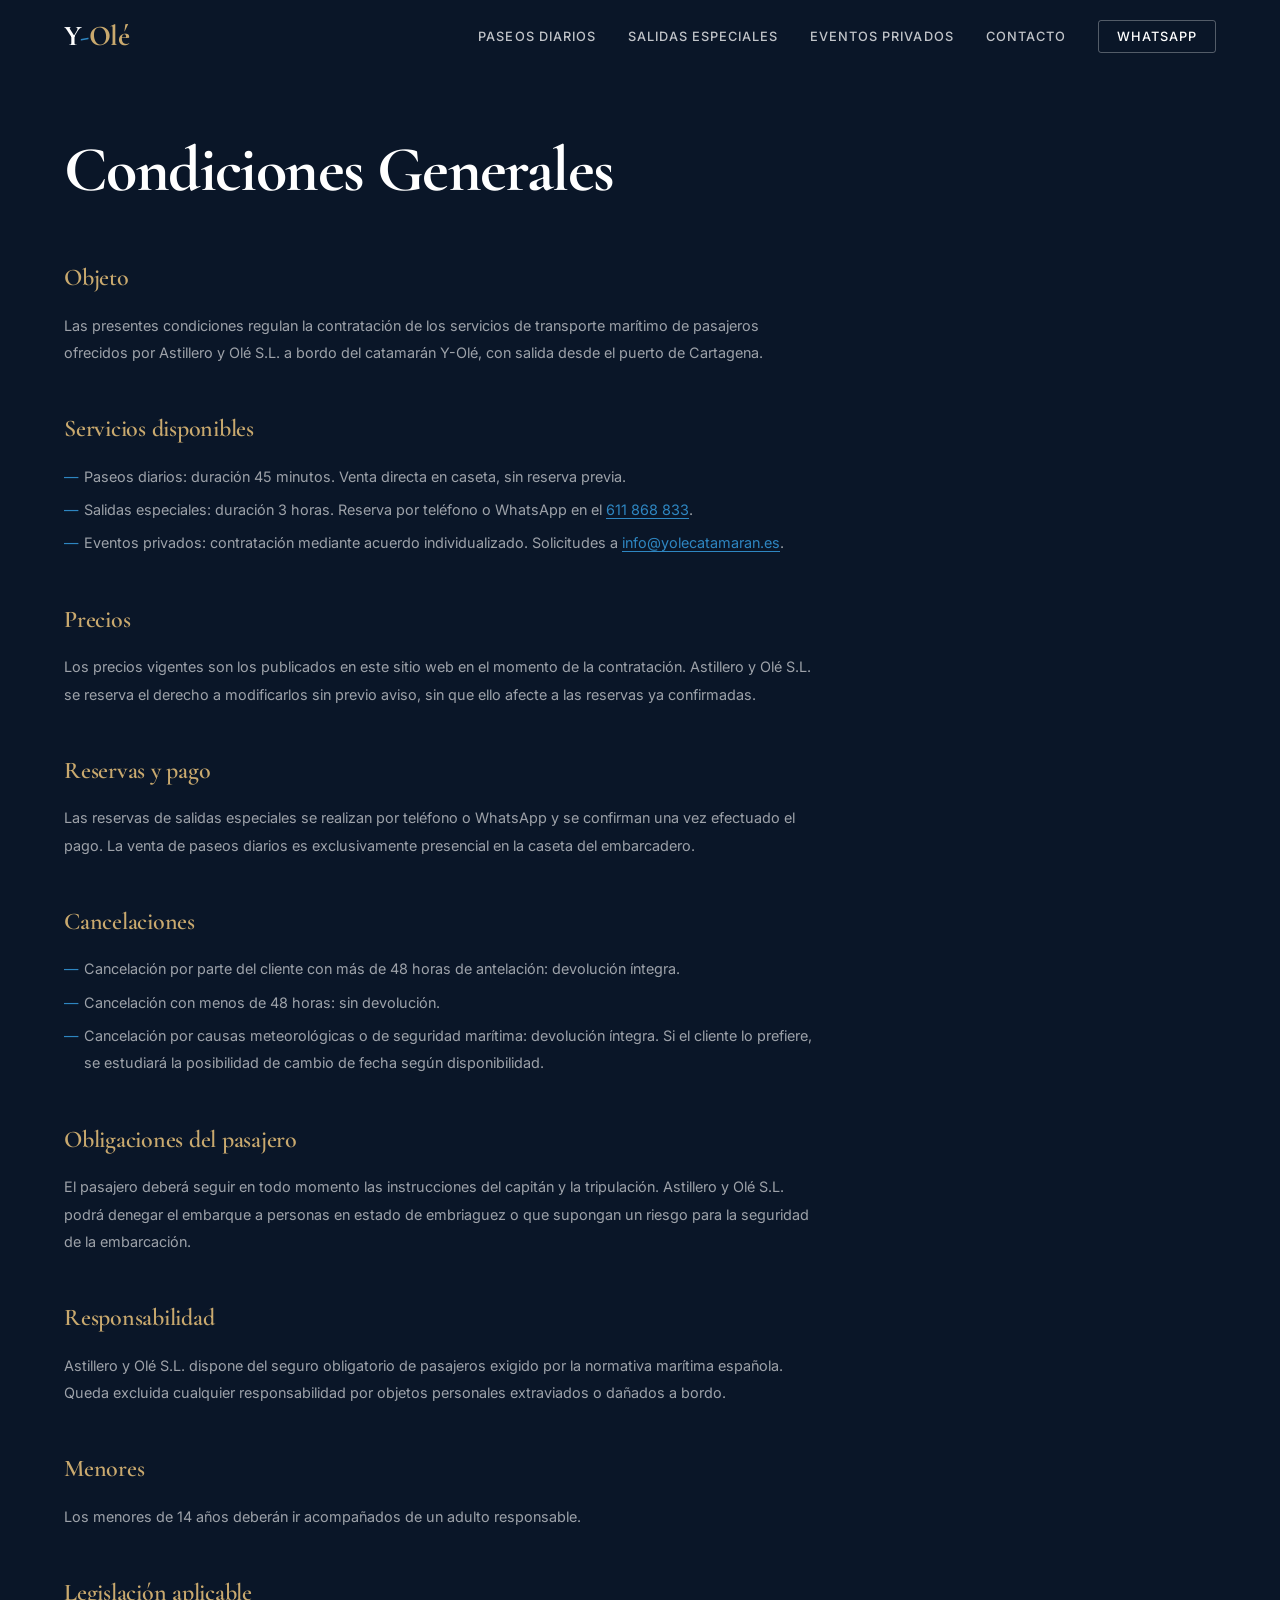
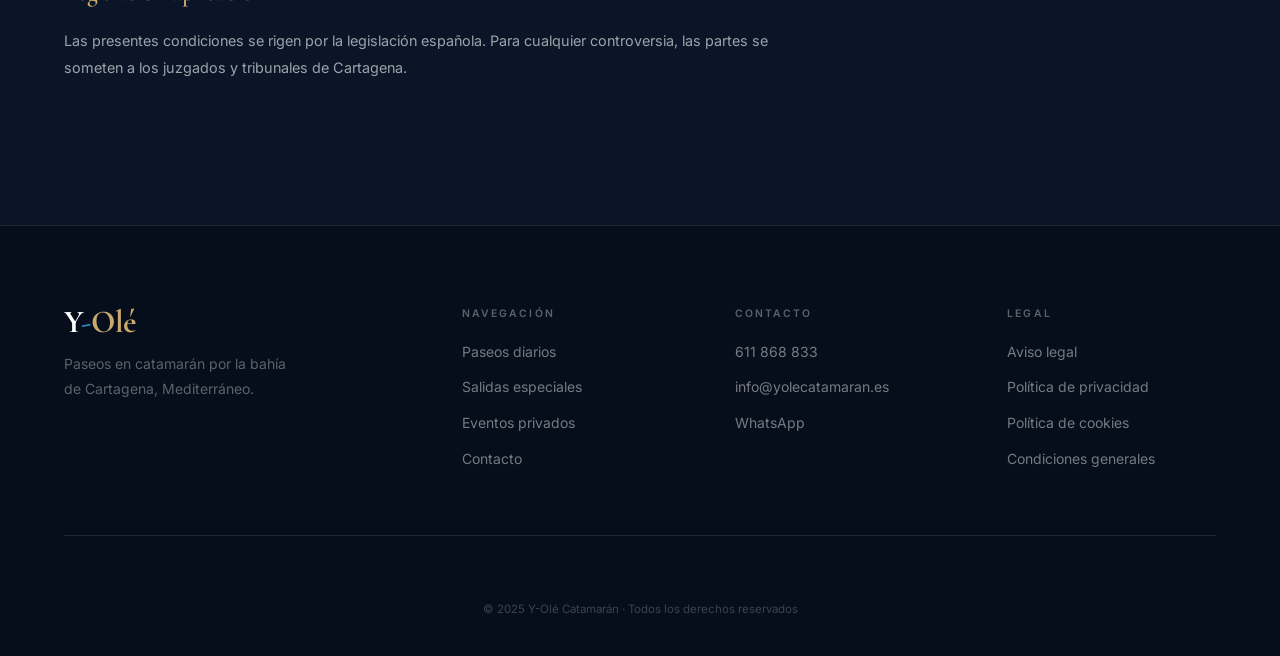
==== condiciones-generales.html @ f65ca9d3 "Añadir bloque embarcadero, páginas legales y correcciones de contenido - Paseos diarios: bloque 'Dón" ====
<!DOCTYPE html>
<html lang="es">
<head>
    <meta charset="UTF-8">
    <meta name="viewport" content="width=device-width, initial-scale=1.0">
    <meta name="description" content="Condiciones generales de contratación de Y-Olé Catamarán. Servicios, precios, reservas y cancelaciones.">
    <title>Condiciones Generales | Y-Olé Catamarán</title>
    <link rel="icon" href="data:image/svg+xml,<svg xmlns=%22http://www.w3.org/2000/svg%22 viewBox=%220 0 100 100%22><text y=%22.9em%22 font-size=%2290%22>⛵</text></svg>">
    <link rel="preconnect" href="https://fonts.googleapis.com">
    <link rel="preconnect" href="https://fonts.gstatic.com" crossorigin>
    <link href="https://fonts.googleapis.com/css2?family=Cormorant+Garamond:ital,wght@0,300;0,400;0,600;0,700;1,400;1,600;1,700&family=Inter:wght@300;400;500;600&display=swap" rel="stylesheet">
    <link rel="stylesheet" href="style.css?v=4">
</head>
<body>

    <!-- ===== NAV ===== -->
    <nav class="navbar scrolled" id="navbar">
        <div class="nav-inner">
            <a href="index.html#inicio" class="nav-logo">
                <span class="logo-y">Y</span><span class="logo-dash">-</span><span class="logo-ole">Olé</span>
            </a>
            <button class="nav-toggle" id="navToggle" aria-label="Abrir menú" aria-expanded="false">
                <span></span><span></span><span></span>
            </button>
            <ul class="nav-menu" id="navMenu">
                <li><a href="index.html#paseos" class="nav-link">Paseos diarios</a></li>
                <li><a href="index.html#especiales" class="nav-link">Salidas especiales</a></li>
                <li><a href="index.html#privados" class="nav-link">Eventos privados</a></li>
                <li><a href="index.html#contacto" class="nav-link">Contacto</a></li>
                <li>
                    <a href="https://wa.me/34611868833" class="nav-link nav-cta" target="_blank" rel="noopener noreferrer">
                        WhatsApp
                    </a>
                </li>
            </ul>
        </div>
    </nav>

    <main>
        <section class="legal-section">
            <div class="container">
                <div class="legal-content">
                    <h1>Condiciones Generales</h1>

                    <h2>Objeto</h2>
                    <p>Las presentes condiciones regulan la contratación de los servicios de transporte marítimo de pasajeros ofrecidos por Astillero y Olé S.L. a bordo del catamarán Y-Olé, con salida desde el puerto de Cartagena.</p>

                    <h2>Servicios disponibles</h2>
                    <ul>
                        <li>Paseos diarios: duración 45 minutos. Venta directa en caseta, sin reserva previa.</li>
                        <li>Salidas especiales: duración 3 horas. Reserva por teléfono o WhatsApp en el <a href="tel:+34611868833">611 868 833</a>.</li>
                        <li>Eventos privados: contratación mediante acuerdo individualizado. Solicitudes a <a href="mailto:info@yolecatamaran.es">info@yolecatamaran.es</a>.</li>
                    </ul>

                    <h2>Precios</h2>
                    <p>Los precios vigentes son los publicados en este sitio web en el momento de la contratación. Astillero y Olé S.L. se reserva el derecho a modificarlos sin previo aviso, sin que ello afecte a las reservas ya confirmadas.</p>

                    <h2>Reservas y pago</h2>
                    <p>Las reservas de salidas especiales se realizan por teléfono o WhatsApp y se confirman una vez efectuado el pago. La venta de paseos diarios es exclusivamente presencial en la caseta del embarcadero.</p>

                    <h2>Cancelaciones</h2>
                    <ul>
                        <li>Cancelación por parte del cliente con más de 48 horas de antelación: devolución íntegra.</li>
                        <li>Cancelación con menos de 48 horas: sin devolución.</li>
                        <li>Cancelación por causas meteorológicas o de seguridad marítima: devolución íntegra. Si el cliente lo prefiere, se estudiará la posibilidad de cambio de fecha según disponibilidad.</li>
                    </ul>

                    <h2>Obligaciones del pasajero</h2>
                    <p>El pasajero deberá seguir en todo momento las instrucciones del capitán y la tripulación. Astillero y Olé S.L. podrá denegar el embarque a personas en estado de embriaguez o que supongan un riesgo para la seguridad de la embarcación.</p>

                    <h2>Responsabilidad</h2>
                    <p>Astillero y Olé S.L. dispone del seguro obligatorio de pasajeros exigido por la normativa marítima española. Queda excluida cualquier responsabilidad por objetos personales extraviados o dañados a bordo.</p>

                    <h2>Menores</h2>
                    <p>Los menores de 14 años deberán ir acompañados de un adulto responsable.</p>

                    <h2>Legislación aplicable</h2>
                    <p>Las presentes condiciones se rigen por la legislación española. Para cualquier controversia, las partes se someten a los juzgados y tribunales de Cartagena.</p>
                </div>
            </div>
        </section>
    </main>

    <!-- ===== FOOTER ===== -->
    <footer class="footer">
        <div class="container">
            <div class="footer-top">
                <div class="footer-brand">
                    <div class="footer-logo">
                        <span class="logo-y">Y</span><span class="logo-dash">-</span><span class="logo-ole">Olé</span>
                    </div>
                    <p>Paseos en catamarán por la bahía<br>de Cartagena, Mediterráneo.</p>
                </div>
                <div class="footer-col">
                    <h4>Navegación</h4>
                    <ul>
                        <li><a href="index.html#paseos">Paseos diarios</a></li>
                        <li><a href="index.html#especiales">Salidas especiales</a></li>
                        <li><a href="index.html#privados">Eventos privados</a></li>
                        <li><a href="index.html#contacto">Contacto</a></li>
                    </ul>
                </div>
                <div class="footer-col">
                    <h4>Contacto</h4>
                    <ul>
                        <li><a href="tel:+34611868833">611 868 833</a></li>
                        <li><a href="mailto:info@yolecatamaran.es">info@yolecatamaran.es</a></li>
                        <li><a href="https://wa.me/34611868833" target="_blank" rel="noopener noreferrer">WhatsApp</a></li>
                    </ul>
                </div>
                <div class="footer-col">
                    <h4>Legal</h4>
                    <ul>
                        <li><a href="aviso-legal.html">Aviso legal</a></li>
                        <li><a href="politica-privacidad.html">Política de privacidad</a></li>
                        <li><a href="politica-cookies.html">Política de cookies</a></li>
                        <li><a href="condiciones-generales.html">Condiciones generales</a></li>
                    </ul>
                </div>
            </div>
            <div class="footer-bottom">
                <p>© 2025 Y-Olé Catamarán · Todos los derechos reservados</p>
            </div>
        </div>
    </footer>

    <button class="scroll-top" id="scrollTop" aria-label="Volver arriba">
        <svg viewBox="0 0 24 24" fill="none" stroke="currentColor" stroke-width="2" aria-hidden="true">
            <polyline points="18 15 12 9 6 15"/>
        </svg>
    </button>

    <script src="script.js"></script>
</body>
</html>
---- style.css ----
/* ====================================================
   Y-OLÉ CATAMARÁN — style.css
   ==================================================== */

/* --- CUSTOM PROPERTIES -------------------------------- */
:root {
    --navy:        #0a1628;
    --navy-mid:    #0d1f3c;
    --navy-light:  #162a4a;
    --ocean:       #1e6091;
    --ocean-mid:   #2471a3;
    --ocean-light: #2e86c1;
    --gold:        #c9a96e;
    --gold-light:  #d4b98a;
    --white:       #ffffff;
    --muted:       rgba(255,255,255,0.55);
    --border:      rgba(255,255,255,0.1);
    --border-mid:  rgba(255,255,255,0.04);

    --f-serif: 'Cormorant Garamond', Georgia, 'Times New Roman', serif;
    --f-sans:  'Inter', system-ui, -apple-system, sans-serif;

    --nav-h:      72px;
    --max-w:      1320px;
    --gap:        4px;
    --ease:       cubic-bezier(0.16, 1, 0.3, 1);
    --section-py: clamp(80px, 10vw, 140px);
}

/* --- RESET -------------------------------------------- */
*, *::before, *::after { box-sizing: border-box; margin: 0; padding: 0; }
html {
    scroll-behavior: smooth;
    -webkit-text-size-adjust: 100%;
    overflow-x: hidden;
    position: relative; /* iOS Safari: evita que fixed+transform amplíen el scroll width */
}
body {
    font-family: var(--f-sans);
    background: var(--navy);
    color: var(--white);
    overflow-x: hidden;
    line-height: 1.6;
    -webkit-font-smoothing: antialiased;
    max-width: 100%;
}
img { display: block; max-width: 100%; height: 100%; object-fit: cover; }
a { color: inherit; text-decoration: none; }
ul { list-style: none; }
button { cursor: pointer; border: none; background: none; }

/* --- SCROLLBAR ---------------------------------------- */
::-webkit-scrollbar { width: 5px; }
::-webkit-scrollbar-track { background: var(--navy); }
::-webkit-scrollbar-thumb { background: var(--ocean); border-radius: 3px; }

/* --- UTILITY ------------------------------------------ */
.container {
    width: 100%;
    max-width: var(--max-w);
    margin: 0 auto;
    padding: 0 clamp(20px, 5vw, 72px);
}

/* --- NAVBAR ------------------------------------------- */
.navbar {
    position: fixed;
    inset: 0 0 auto;
    z-index: 100;
    height: var(--nav-h);
    transition: background 0.5s var(--ease), backdrop-filter 0.5s;
}
.navbar.scrolled {
    background: rgba(10, 22, 40, 0.96);
    backdrop-filter: blur(16px);
    -webkit-backdrop-filter: blur(16px);
    border-bottom: 1px solid var(--border);
}
.nav-inner {
    max-width: var(--max-w);
    margin: 0 auto;
    padding: 0 clamp(20px, 5vw, 72px);
    height: 100%;
    display: flex;
    align-items: center;
    justify-content: space-between;
    gap: 24px;
}
.nav-logo {
    font-family: var(--f-serif);
    font-size: 1.8rem;
    font-weight: 700;
    letter-spacing: -0.02em;
    line-height: 1;
    flex-shrink: 0;
}
.logo-y    { color: var(--white); }
.logo-dash { color: var(--ocean-light); }
.logo-ole  { color: var(--gold); }

.nav-menu {
    display: flex;
    align-items: center;
    gap: clamp(12px, 2.5vw, 36px);
}
.nav-link {
    font-size: 0.8rem;
    font-weight: 500;
    letter-spacing: 0.08em;
    text-transform: uppercase;
    color: rgba(255,255,255,0.75);
    transition: color 0.2s;
    white-space: nowrap;
}
.nav-link:hover { color: var(--white); }
.nav-cta {
    padding: 8px 18px;
    border: 1px solid rgba(255,255,255,0.3);
    border-radius: 3px;
    color: var(--white) !important;
    transition: background 0.25s, border-color 0.25s;
}
.nav-cta:hover {
    background: var(--ocean);
    border-color: var(--ocean);
}

.nav-toggle {
    display: none;
    flex-direction: column;
    gap: 5px;
    padding: 6px;
}
.nav-toggle span {
    display: block;
    width: 22px;
    height: 1.5px;
    background: var(--white);
    transform-origin: center;
    transition: transform 0.35s var(--ease), opacity 0.25s;
}
.nav-toggle.open span:nth-child(1) { transform: rotate(45deg) translate(4.5px, 4.5px); }
.nav-toggle.open span:nth-child(2) { opacity: 0; transform: scaleX(0); }
.nav-toggle.open span:nth-child(3) { transform: rotate(-45deg) translate(4.5px, -4.5px); }

/* --- HERO --------------------------------------------- */
.hero {
    position: relative;
    height: 100svh;
    min-height: 580px;
    display: flex;
    align-items: center;
    justify-content: center;
    overflow: hidden;
}
.hero-video-wrap {
    position: absolute;
    inset: 0;
}
.hero-video {
    width: 100%;
    height: 100%;
    object-fit: cover;
    object-position: center;
}
.hero-overlay {
    position: absolute;
    inset: 0;
    background: linear-gradient(
        to bottom,
        rgba(10,22,40,0.25) 0%,
        rgba(10,22,40,0.5)  40%,
        rgba(10,22,40,0.82) 100%
    );
}
.hero-content {
    position: relative;
    z-index: 2;
    text-align: center;
    padding: var(--nav-h) clamp(20px, 5vw, 48px) 80px;
    max-width: 960px;
    display: flex;
    flex-direction: column;
    align-items: center;
    gap: clamp(16px, 2.5vw, 24px);
}
.hero-eyebrow {
    font-size: clamp(0.6rem, 1.1vw, 0.75rem);
    font-weight: 600;
    letter-spacing: 0.4em;
    color: var(--gold);
    text-transform: uppercase;
}
.hero-brand {
    font-family: var(--f-serif);
    font-size: clamp(3rem, 20vw, 18rem);
    font-weight: 700;
    line-height: 0.82;
    letter-spacing: -0.04em;
    color: var(--white);
    text-shadow: 0 8px 60px rgba(0,0,0,0.4);
    animation: hero-in 1.4s var(--ease) both;
}
.hero-sub {
    font-family: var(--f-serif);
    font-size: clamp(1.2rem, 2.8vw, 2.2rem);
    font-weight: 300;
    font-style: italic;
    color: rgba(255,255,255,0.8);
    letter-spacing: 0.12em;
    animation: hero-in 1.4s 0.15s var(--ease) both;
}
.hero-pills {
    display: flex;
    gap: 10px;
    flex-wrap: wrap;
    justify-content: center;
    animation: hero-in 1.4s 0.45s var(--ease) both;
}
.hero-pill {
    font-size: 0.75rem;
    letter-spacing: 0.06em;
    color: rgba(255,255,255,0.7);
    padding: 7px 16px;
    border: 1px solid rgba(255,255,255,0.18);
    border-radius: 100px;
}
.hero-gap { height: clamp(40px, 6vw, 76px); }

.hero-scroll-cta {
    display: flex;
    flex-direction: column;
    align-items: center;
    gap: 4px;
    color: rgba(255,255,255,0.45);
    font-size: 0.7rem;
    letter-spacing: 0.14em;
    text-transform: uppercase;
    transition: color 0.25s;
    animation: hero-in 1.4s 0.6s var(--ease) both, float 2.4s 1.5s ease-in-out infinite;
}
.hero-scroll-cta:hover { color: rgba(255,255,255,0.85); }
.hero-scroll-cta svg { width: 18px; height: 18px; }

@keyframes hero-in {
    from { opacity: 0; transform: translateY(20px); }
    to   { opacity: 1; transform: none; }
}
@keyframes float {
    0%, 100% { transform: translateY(0); }
    50%       { transform: translateY(7px); }
}

/* --- SECTIONS COMMON ---------------------------------- */
.section { padding: var(--section-py) 0; overflow-x: hidden; max-width: 100%; }

.section-label {
    font-size: 0.65rem;
    font-weight: 600;
    letter-spacing: 0.35em;
    text-transform: uppercase;
    color: var(--gold);
    margin-bottom: 14px;
}
.section-label--dim { color: rgba(255,255,255,0.45); }

.section-title {
    font-family: var(--f-serif);
    font-size: clamp(2rem, 6vw, 5.5rem);
    font-weight: 700;
    line-height: 1.03;
    letter-spacing: -0.025em;
    color: var(--white);
    margin-bottom: 24px;
}
.section-title em {
    font-style: italic;
    color: var(--gold);
}
.section-lead {
    font-size: clamp(1rem, 1.5vw, 1.15rem);
    line-height: 1.75;
    color: rgba(255,255,255,0.6);
    max-width: 580px;
    margin-bottom: 52px;
}

/* --- PRICES BAND -------------------------------------- */
.prices-band {
    display: grid;
    grid-template-columns: repeat(4, 1fr);
    margin-bottom: 44px;
    border: 1px solid var(--border);
    border-radius: 2px;
    overflow: hidden;
    background: var(--border-mid);
}
.prices-band--2col {
    grid-template-columns: repeat(2, 1fr);
    max-width: 560px;
}
.price-cell {
    display: flex;
    flex-direction: column;
    align-items: center;
    justify-content: center;
    padding: clamp(20px, 3vw, 32px) 16px;
    gap: 8px;
    border-right: 1px solid var(--border);
    background: transparent;
    transition: background 0.3s;
}
.price-cell:last-child { border-right: none; }
.price-cell:hover { background: rgba(30,96,145,0.18); }
.pc-label {
    font-size: 0.65rem;
    font-weight: 600;
    letter-spacing: 0.1em;
    text-transform: uppercase;
    color: rgba(255,255,255,0.45);
    text-align: center;
    line-height: 1.4;
}
.pc-amount {
    font-family: var(--f-serif);
    font-size: clamp(2.8rem, 5.5vw, 4.5rem);
    font-weight: 700;
    line-height: 1;
    color: var(--white);
}
.pc-amount sup {
    font-size: 0.38em;
    vertical-align: super;
    color: var(--gold);
}
.pc-free {
    font-family: var(--f-serif);
    font-size: clamp(1.4rem, 2.5vw, 2rem) !important;
    font-style: italic;
    color: var(--gold) !important;
    line-height: 1.2;
}

/* --- META ROW ----------------------------------------- */
.meta-row {
    display: flex;
    flex-wrap: wrap;
    gap: 10px;
    margin-bottom: 52px;
}
.meta-chip {
    display: inline-flex;
    align-items: center;
    gap: 8px;
    font-size: 0.85rem;
    color: rgba(255,255,255,0.65);
    padding: 8px 16px;
    border: 1px solid var(--border);
    border-radius: 2px;
    background: var(--border-mid);
}
.meta-chip svg {
    width: 16px;
    height: 16px;
    color: var(--ocean-light);
    flex-shrink: 0;
}

/* --- GALLERY GRID ------------------------------------- */
.gallery-grid {
    display: grid;
    grid-template-columns: repeat(3, 1fr);
    grid-auto-rows: 230px;
    grid-auto-flow: dense;
    gap: var(--gap);
    margin-bottom: 32px;
    border-radius: 2px;
    overflow: hidden;
}
.gi { overflow: hidden; }
.gi img {
    width: 100%;
    height: 100%;
    object-fit: cover;
    transition: transform 0.7s var(--ease);
}
.gi:hover img { transform: scale(1.05); }
.gi-tall { grid-row: span 2; }
.gi-wide { grid-column: span 2; }

.paseos-footer-note {
    text-align: center;
    font-size: 0.875rem;
    color: rgba(255,255,255,0.5);
    line-height: 1.8;
    padding: 22px;
    border: 1px solid var(--border);
    border-radius: 2px;
}
.paseos-footer-note strong { color: var(--white); font-weight: 600; }

/* --- PASEOS SECTION ----------------------------------- */
.paseos { background: var(--navy); }

/* --- ESPECIALES --------------------------------------- */
.especiales {
    background: var(--navy-mid);
    border-top: 1px solid var(--border);
    border-bottom: 1px solid var(--border);
    overflow-x: hidden;
}
.especiales-grid {
    display: grid;
    grid-template-columns: 1fr 1fr;
    gap: clamp(48px, 8vw, 96px);
    align-items: start;
}
.especiales-left .section-lead { max-width: 100%; }

.reserva-card {
    padding: 32px;
    border: 1px solid rgba(30,96,145,0.4);
    border-radius: 2px;
    background: rgba(30,96,145,0.1);
    margin-top: 8px;
}
.reserva-label {
    font-size: 0.65rem;
    font-weight: 600;
    letter-spacing: 0.18em;
    text-transform: uppercase;
    color: rgba(255,255,255,0.4);
    margin-bottom: 8px;
}
.reserva-phone {
    display: block;
    font-family: var(--f-serif);
    font-size: clamp(1.8rem, 3.5vw, 2.5rem);
    font-weight: 700;
    color: var(--white);
    margin-bottom: 20px;
    transition: color 0.2s;
}
.reserva-phone:hover { color: var(--gold); }

/* WhatsApp button */
.btn-wa {
    display: inline-flex;
    align-items: center;
    gap: 10px;
    padding: 13px 24px;
    background: #25D366;
    color: #fff;
    border-radius: 4px;
    font-size: 0.875rem;
    font-weight: 600;
    letter-spacing: 0.02em;
    transition: background 0.2s, transform 0.2s;
    white-space: nowrap;
}
.btn-wa:hover { background: #20c05a; transform: translateY(-2px); }
.btn-wa svg { width: 20px; height: 20px; flex-shrink: 0; }
.btn-wa--lg {
    padding: 16px 36px;
    font-size: 1rem;
}

/* Photo stack */
.photo-stack {
    display: flex;
    flex-direction: column;
    gap: var(--gap);
    border-radius: 2px;
    overflow: hidden;
}
.ps-main { height: 340px; overflow: hidden; }
.ps-row   { display: flex; gap: var(--gap); height: 200px; }
.ps-sm    { flex: 1; overflow: hidden; }
.ps-main img,
.ps-sm img {
    width: 100%;
    height: 100%;
    object-fit: cover;
    transition: transform 0.7s var(--ease);
}
.ps-main:hover img,
.ps-sm:hover img { transform: scale(1.05); }

/* --- PRIVADOS ----------------------------------------- */
.privados {
    position: relative;
    background: linear-gradient(135deg, #0e2040 0%, var(--ocean) 100%);
    overflow: hidden;
    max-width: 100%;
}
.privados-bg {
    position: absolute;
    right: 0;
    top: 50%;
    transform: translateY(-50%);
    font-family: var(--f-serif);
    font-size: clamp(8rem, 22vw, 26rem);
    font-weight: 700;
    color: rgba(255,255,255,0.04);
    line-height: 1;
    pointer-events: none;
    user-select: none;
    white-space: nowrap;
    overflow: hidden;
    max-width: 100%;
}
.privados-inner {
    position: relative;
    z-index: 1;
    display: grid;
    grid-template-columns: 1fr 1fr;
    gap: clamp(48px, 8vw, 96px);
    align-items: start;
}
.priv-stats {
    display: flex;
    flex-direction: column;
    gap: 28px;
    margin-top: 8px;
}
.priv-stat {
    display: flex;
    flex-direction: column;
    gap: 4px;
    padding-left: 22px;
    border-left: 2px solid rgba(255,255,255,0.25);
}
.ps-n {
    font-family: var(--f-serif);
    font-size: clamp(2.8rem, 6vw, 5rem);
    font-weight: 700;
    line-height: 1;
}
.ps-l {
    font-size: 0.7rem;
    letter-spacing: 0.18em;
    text-transform: uppercase;
    color: rgba(255,255,255,0.5);
    font-weight: 500;
}
.privados-right {
    padding: 40px;
    background: rgba(255,255,255,0.08);
    border: 1px solid rgba(255,255,255,0.15);
    border-radius: 2px;
    backdrop-filter: blur(8px);
    -webkit-backdrop-filter: blur(8px);
}
.priv-contact-intro {
    font-size: 0.65rem;
    font-weight: 600;
    letter-spacing: 0.15em;
    text-transform: uppercase;
    color: rgba(255,255,255,0.4);
    margin-bottom: 10px;
}
.priv-email {
    display: block;
    font-family: var(--f-serif);
    font-size: clamp(1.3rem, 2.5vw, 1.9rem);
    font-weight: 700;
    color: var(--white);
    margin-bottom: 24px;
    word-break: break-all;
    line-height: 1.3;
    transition: color 0.2s;
}
.priv-email:hover { color: var(--gold-light); }
.priv-note {
    font-size: 0.85rem;
    color: rgba(255,255,255,0.45);
    line-height: 1.75;
    font-style: italic;
}

/* --- PASEOS MEDIA ------------------------------------- */
.paseos-media {
    display: grid;
    grid-template-columns: 3fr 2fr;
    gap: var(--gap);
    height: clamp(420px, 55vw, 680px);
    margin-bottom: 32px;
    border-radius: 2px;
    overflow: hidden;
}
.paseos-media-video,
.paseos-media-img { overflow: hidden; }
.paseos-media-video video {
    width: 100%;
    height: 100%;
    object-fit: cover;
}
.paseos-media-img img {
    width: 100%;
    height: 100%;
    object-fit: cover;
    object-position: center top;
    transition: transform 0.7s var(--ease);
}
.paseos-media-img:hover img { transform: scale(1.03); }

/* --- PRIVADOS MEDIA ----------------------------------- */
.privados-media {
    position: relative;
    z-index: 1;
    display: grid;
    grid-template-columns: 2fr 1fr 1fr;
    gap: var(--gap);
    height: clamp(260px, 35vw, 400px);
    margin-top: 52px;
    border-radius: 2px;
    overflow: hidden;
}
.privados-media-item { overflow: hidden; }
.privados-media-item img,
.privados-media-item video {
    width: 100%;
    height: 100%;
    object-fit: cover;
    transition: transform 0.7s var(--ease);
}
.privados-media-item:hover img,
.privados-media-item:hover video { transform: scale(1.05); }

/* --- GALLERY STRIP ------------------------------------ */
.strip-wrap { overflow: hidden; background: var(--navy); }
.strip {
    display: flex;
    height: clamp(220px, 28vw, 340px);
    overflow-x: auto;
    scroll-snap-type: x mandatory;
    gap: var(--gap);
    cursor: grab;
    scrollbar-width: none;
    -ms-overflow-style: none;
}
.strip::-webkit-scrollbar { display: none; }
.strip:active { cursor: grabbing; }
.strip-item {
    flex: 0 0 clamp(200px, 26vw, 380px);
    scroll-snap-align: start;
    overflow: hidden;
    flex-shrink: 0;
}
.strip-item img {
    width: 100%;
    height: 100%;
    object-fit: cover;
    transition: transform 0.6s var(--ease), filter 0.4s;
    filter: brightness(0.8) saturate(0.85);
}
.strip-item:hover img {
    transform: scale(1.06);
    filter: brightness(1) saturate(1);
}

/* --- CONTACT ------------------------------------------ */
.contact { background: var(--navy); }
.contact-grid {
    display: grid;
    grid-template-columns: repeat(4, 1fr);
    margin-bottom: 52px;
    border: 1px solid var(--border);
    border-radius: 2px;
    overflow: hidden;
    background: var(--border-mid);
}
.contact-card {
    padding: clamp(24px, 4vw, 40px) clamp(20px, 3vw, 32px);
    border-right: 1px solid var(--border);
    transition: background 0.3s;
}
.contact-card:last-child { border-right: none; }
.contact-card:hover { background: rgba(30,96,145,0.12); }
.cc-icon { font-size: 1.4rem; margin-bottom: 14px; }
.contact-card h4 {
    font-size: 0.65rem;
    font-weight: 600;
    letter-spacing: 0.16em;
    text-transform: uppercase;
    color: var(--gold);
    margin-bottom: 10px;
}
.contact-card p {
    font-size: 0.9rem;
    color: rgba(255,255,255,0.65);
    line-height: 1.7;
}
.contact-card a {
    color: rgba(255,255,255,0.65);
    transition: color 0.2s;
}
.contact-card a:hover { color: var(--white); }
.contact-wa-wrap { text-align: center; }

/* --- FOOTER ------------------------------------------- */
.footer {
    background: #060e1b;
    border-top: 1px solid var(--border);
    padding: clamp(48px, 7vw, 80px) 0 36px;
}
.footer-top {
    display: grid;
    grid-template-columns: 1.6fr 1fr 1fr 1fr;
    gap: clamp(32px, 5vw, 64px);
    margin-bottom: clamp(40px, 6vw, 64px);
    padding-bottom: clamp(40px, 6vw, 64px);
    border-bottom: 1px solid var(--border);
}
.footer-logo {
    font-family: var(--f-serif);
    font-size: 2rem;
    font-weight: 700;
    letter-spacing: -0.02em;
    margin-bottom: 14px;
    line-height: 1;
}
.footer-brand p {
    font-size: 0.875rem;
    color: rgba(255,255,255,0.35);
    line-height: 1.75;
}
.footer-col h4 {
    font-size: 0.65rem;
    font-weight: 600;
    letter-spacing: 0.2em;
    text-transform: uppercase;
    color: rgba(255,255,255,0.35);
    margin-bottom: 16px;
}
.footer-col ul { display: flex; flex-direction: column; gap: 10px; }
.footer-col a {
    font-size: 0.875rem;
    color: rgba(255,255,255,0.45);
    transition: color 0.2s;
}
.footer-col a:hover { color: rgba(255,255,255,0.85); }
.footer-bottom { display: flex; justify-content: center; }
.footer-bottom p {
    font-size: 0.72rem;
    color: rgba(255,255,255,0.22);
    line-height: 1.7;
    text-align: center;
}

/* --- EMBARQUE BLOCK ----------------------------------- */
.embarque-block {
    display: flex;
    align-items: center;
    gap: 24px;
    padding: 24px 32px;
    border: 1px solid var(--border);
    border-radius: 2px;
    background: var(--border-mid);
    margin-bottom: 44px;
    flex-wrap: wrap;
}
.embarque-label {
    font-size: 0.65rem;
    font-weight: 600;
    letter-spacing: 0.25em;
    text-transform: uppercase;
    color: var(--gold);
    flex-shrink: 0;
    white-space: nowrap;
}
.embarque-info {
    display: flex;
    flex-direction: column;
    gap: 8px;
    flex: 1;
    min-width: 0;
}
.embarque-row {
    display: flex;
    align-items: center;
    gap: 10px;
    font-size: 0.875rem;
    color: rgba(255,255,255,0.7);
}
.embarque-row svg {
    width: 15px;
    height: 15px;
    color: var(--ocean-light);
    flex-shrink: 0;
}

/* --- DIRECTIONS BUTTON -------------------------------- */
.btn-directions {
    display: inline-flex;
    align-items: center;
    justify-content: center;
    padding: 12px 28px;
    background: var(--ocean);
    color: var(--white);
    font-family: var(--f-serif);
    font-size: 1.05rem;
    font-weight: 600;
    border-radius: 3px;
    letter-spacing: 0.02em;
    transition: background 0.25s, transform 0.2s;
    white-space: nowrap;
    flex-shrink: 0;
}
.btn-directions:hover {
    background: var(--ocean-mid);
    transform: translateY(-2px);
}
.btn-directions--card {
    display: block;
    margin-top: 16px;
    font-size: 0.9rem;
    padding: 10px 20px;
    text-align: center;
    white-space: normal;
}

/* --- LEGAL PAGES -------------------------------------- */
.legal-section {
    padding: calc(var(--nav-h) + 64px) 0 var(--section-py);
    min-height: calc(100vh - 360px);
}
.legal-content {
    max-width: 760px;
}
.legal-content h1 {
    font-family: var(--f-serif);
    font-size: clamp(2rem, 5vw, 4rem);
    font-weight: 700;
    color: var(--white);
    margin-bottom: 56px;
    letter-spacing: -0.025em;
    line-height: 1.05;
}
.legal-content h2 {
    font-family: var(--f-serif);
    font-size: clamp(1.15rem, 2vw, 1.5rem);
    font-weight: 600;
    color: var(--gold);
    margin-top: 44px;
    margin-bottom: 14px;
    letter-spacing: -0.01em;
}
.legal-content p {
    font-size: 0.9rem;
    color: rgba(255,255,255,0.6);
    line-height: 1.9;
    margin-bottom: 16px;
}
.legal-content ul {
    list-style: none;
    padding: 0;
    margin-bottom: 16px;
}
.legal-content ul li {
    font-size: 0.9rem;
    color: rgba(255,255,255,0.6);
    line-height: 1.9;
    padding-left: 20px;
    position: relative;
    margin-bottom: 6px;
}
.legal-content ul li::before {
    content: '—';
    position: absolute;
    left: 0;
    color: var(--ocean-light);
}
.legal-content a {
    color: var(--ocean-light);
    text-decoration: underline;
    text-underline-offset: 3px;
}
.legal-content a:hover { color: var(--white); }

/* --- SCROLL TOP --------------------------------------- */
.scroll-top {
    position: fixed;
    bottom: 28px;
    right: 28px;
    width: 44px;
    height: 44px;
    background: var(--ocean);
    border-radius: 3px;
    display: flex;
    align-items: center;
    justify-content: center;
    opacity: 0;
    transform: translateY(12px);
    transition: opacity 0.35s, transform 0.35s, background 0.2s;
    z-index: 50;
    pointer-events: none;
}
.scroll-top.visible {
    opacity: 1;
    transform: none;
    pointer-events: auto;
}
.scroll-top:hover { background: var(--ocean-mid); }
.scroll-top svg { width: 18px; height: 18px; }

/* --- SCROLL ANIMATIONS -------------------------------- */
[data-animate] {
    opacity: 0;
    transform: translateY(28px);
    transition: opacity 0.85s var(--ease), transform 0.85s var(--ease);
}
[data-animate].visible {
    opacity: 1;
    transform: none;
}

/* --- RESPONSIVE --------------------------------------- */
@media (max-width: 1100px) {
    .especiales-grid,
    .privados-inner {
        grid-template-columns: 1fr;
        gap: 56px;
    }
    .prices-band--2col { max-width: 100%; }
    .footer-top { grid-template-columns: 1fr 1fr; }
}

@media (max-width: 900px) {
    .gallery-grid {
        grid-template-columns: repeat(2, 1fr);
        grid-auto-rows: 200px;
    }
    .gi-wide { grid-column: span 2; }
    .contact-grid { grid-template-columns: repeat(2, 1fr); }
    .contact-card:nth-child(2) { border-right: none; }
    .contact-card:nth-child(3),
    .contact-card:nth-child(4) { border-right: none; }
    .contact-card { border-bottom: 1px solid var(--border); }
    .contact-card:last-child { border-bottom: none; }
}

@media (max-width: 768px) {
    .nav-toggle { display: flex; }
    .nav-menu {
        position: fixed;
        inset: var(--nav-h) 0 0 0;
        flex-direction: column;
        background: rgba(10, 22, 40, 0.97);
        backdrop-filter: blur(20px);
        -webkit-backdrop-filter: blur(20px);
        justify-content: center;
        align-items: center;
        gap: 28px;
        opacity: 0;
        visibility: hidden;
        pointer-events: none;
        transition: opacity 0.35s var(--ease), visibility 0.35s;
        z-index: 90;
    }
    .nav-menu.open {
        opacity: 1;
        visibility: visible;
        pointer-events: auto;
    }
    .nav-link { font-size: 1.1rem; letter-spacing: 0.1em; }
    .nav-cta { padding: 12px 28px; }

    .prices-band { grid-template-columns: repeat(2, 1fr); }
    .price-cell:nth-child(2) { border-right: none; }
    .price-cell:nth-child(3) { border-right: 1px solid var(--border); border-top: 1px solid var(--border); }
    .price-cell:nth-child(4) { border-right: none; border-top: 1px solid var(--border); }

    .gallery-grid { grid-template-columns: 1fr 1fr; grid-auto-rows: 180px; }

    .privados-media { grid-template-columns: 1fr 1fr; }
    .privados-media-item:first-child { grid-column: span 2; order: 3; }
    .privados-media-item:nth-child(2) { order: 1; }
    .privados-media-item:nth-child(3) { order: 2; }

    .paseos-media { grid-template-columns: 1fr; height: auto; }
    .paseos-media-video { height: 260px; order: 2; }
    .paseos-media-img   { height: 380px; order: 1; }

    .ps-row { height: 160px; }
    .ps-main { height: 260px; }

    .footer-top { grid-template-columns: 1fr; gap: 28px; }
    .privados-right { padding: 28px; }
    .priv-stats { flex-direction: row; flex-wrap: wrap; gap: 20px; }
    .priv-stat {
        border-left: none;
        border-bottom: 1px solid rgba(255,255,255,0.15);
        padding: 0 0 12px 0;
        flex: 1 1 120px;
    }

    .embarque-block {
        flex-direction: column;
        align-items: stretch;
        padding: 20px;
        gap: 14px;
    }
    .embarque-info { flex: none; }
    .btn-directions { width: 100%; }
}

@media (max-width: 520px) {
    .prices-band { grid-template-columns: 1fr; }
    .price-cell { border-right: none !important; border-bottom: 1px solid var(--border); }
    .price-cell:last-child { border-bottom: none; }

    .gallery-grid { grid-template-columns: 1fr; grid-auto-rows: 220px; }
    .gi-tall, .gi-wide { grid-column: 1; grid-row: auto; }

    .contact-grid { grid-template-columns: 1fr; }
    .contact-card { border-right: none !important; }

    .ps-main { height: 220px; }
    .ps-row { flex-direction: column; height: auto; }
    .ps-sm { height: 160px; }

    .hero-pills { display: none; }
    .btn-wa { white-space: normal; text-align: center; }
}
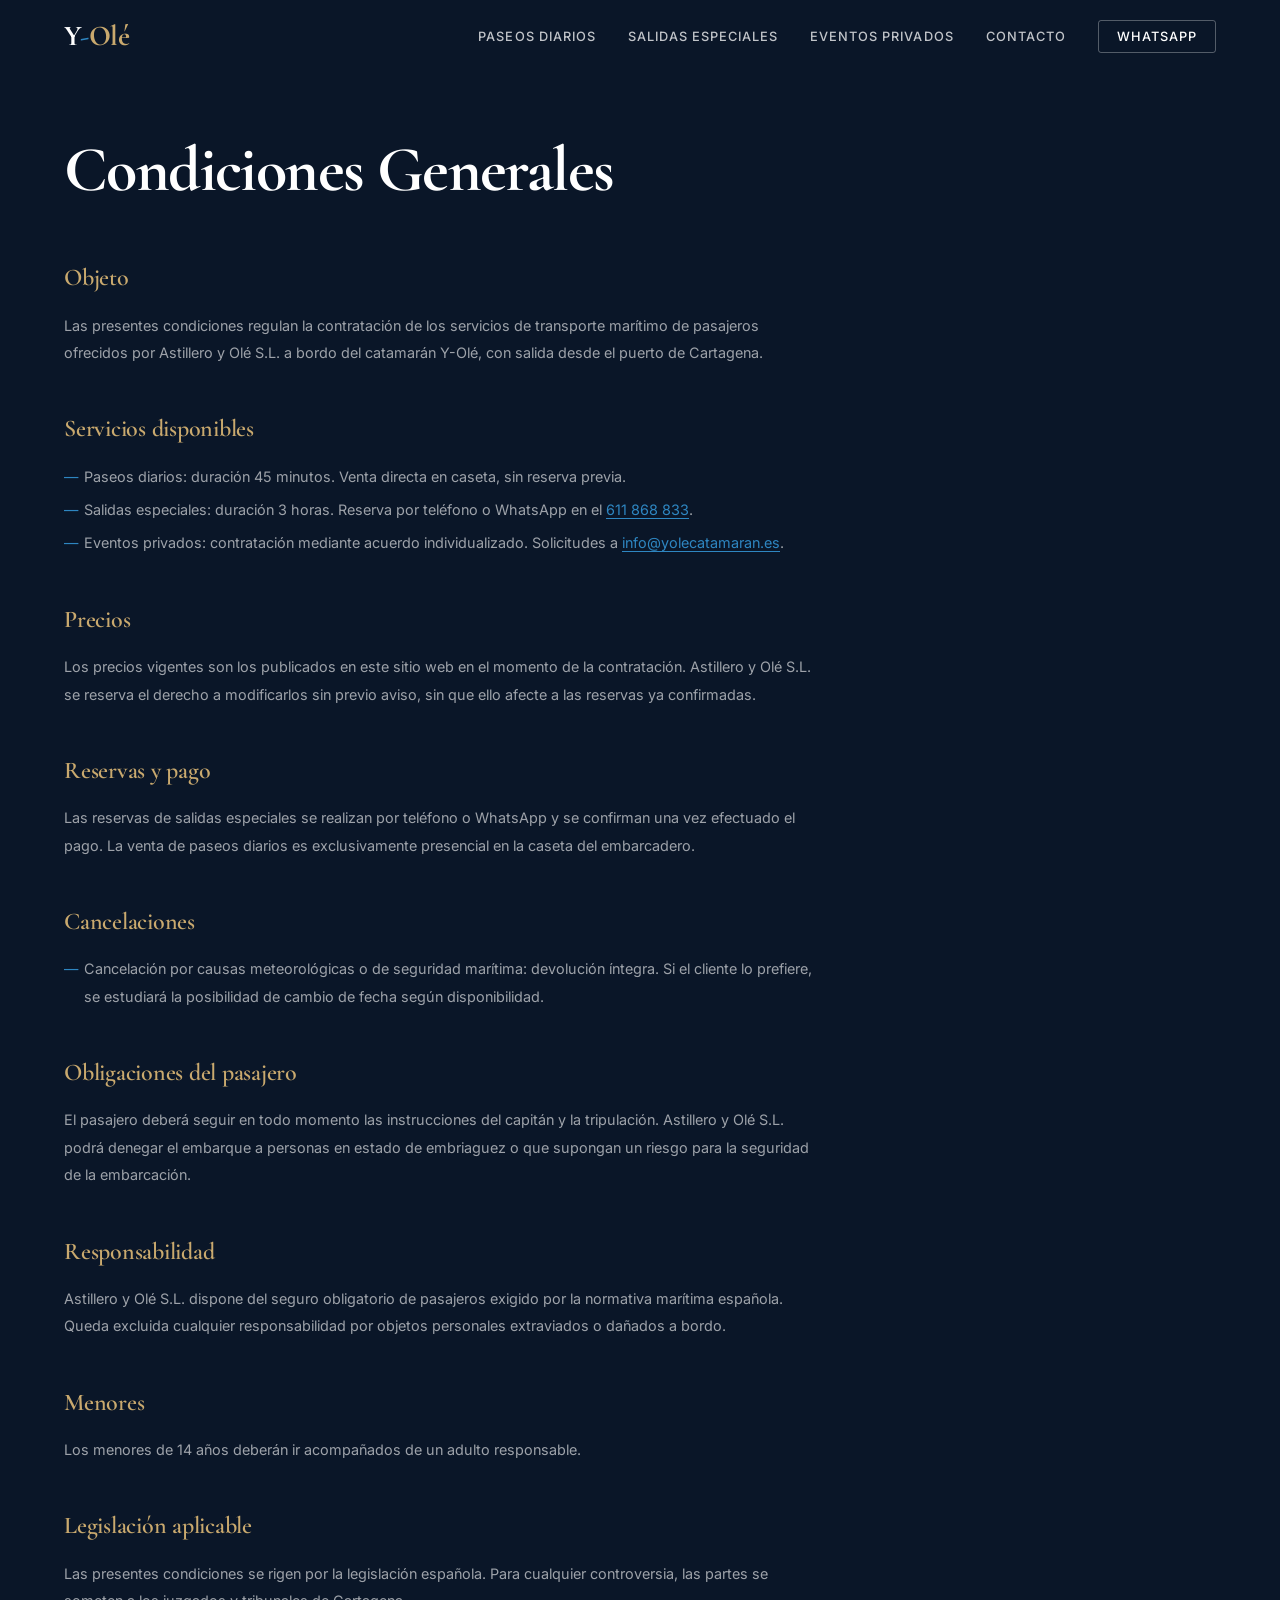
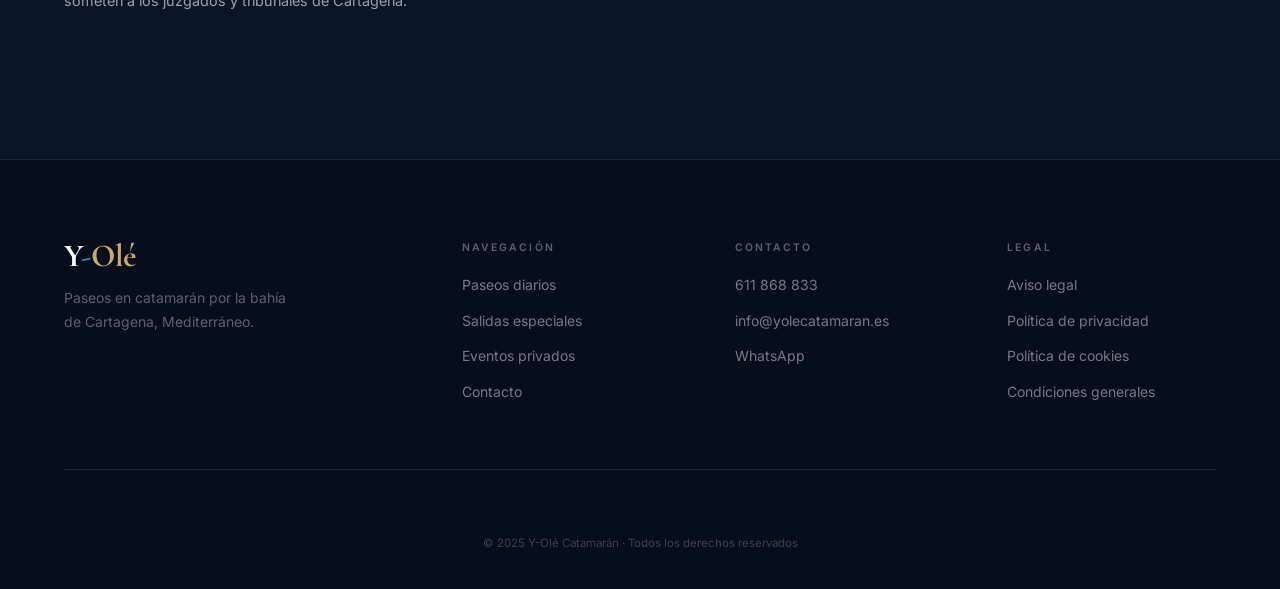
==== commit 9fbd438e: "Ajustes de contenido: cancelaciones y texto paseos - Condiciones generales: eliminar puntos de cance" ====
--- a/condiciones-generales.html
+++ b/condiciones-generales.html
@@ -60,8 +60,6 @@
 
                     <h2>Cancelaciones</h2>
                     <ul>
-                        <li>Cancelación por parte del cliente con más de 48 horas de antelación: devolución íntegra.</li>
-                        <li>Cancelación con menos de 48 horas: sin devolución.</li>
                         <li>Cancelación por causas meteorológicas o de seguridad marítima: devolución íntegra. Si el cliente lo prefiere, se estudiará la posibilidad de cambio de fecha según disponibilidad.</li>
                     </ul>
 
